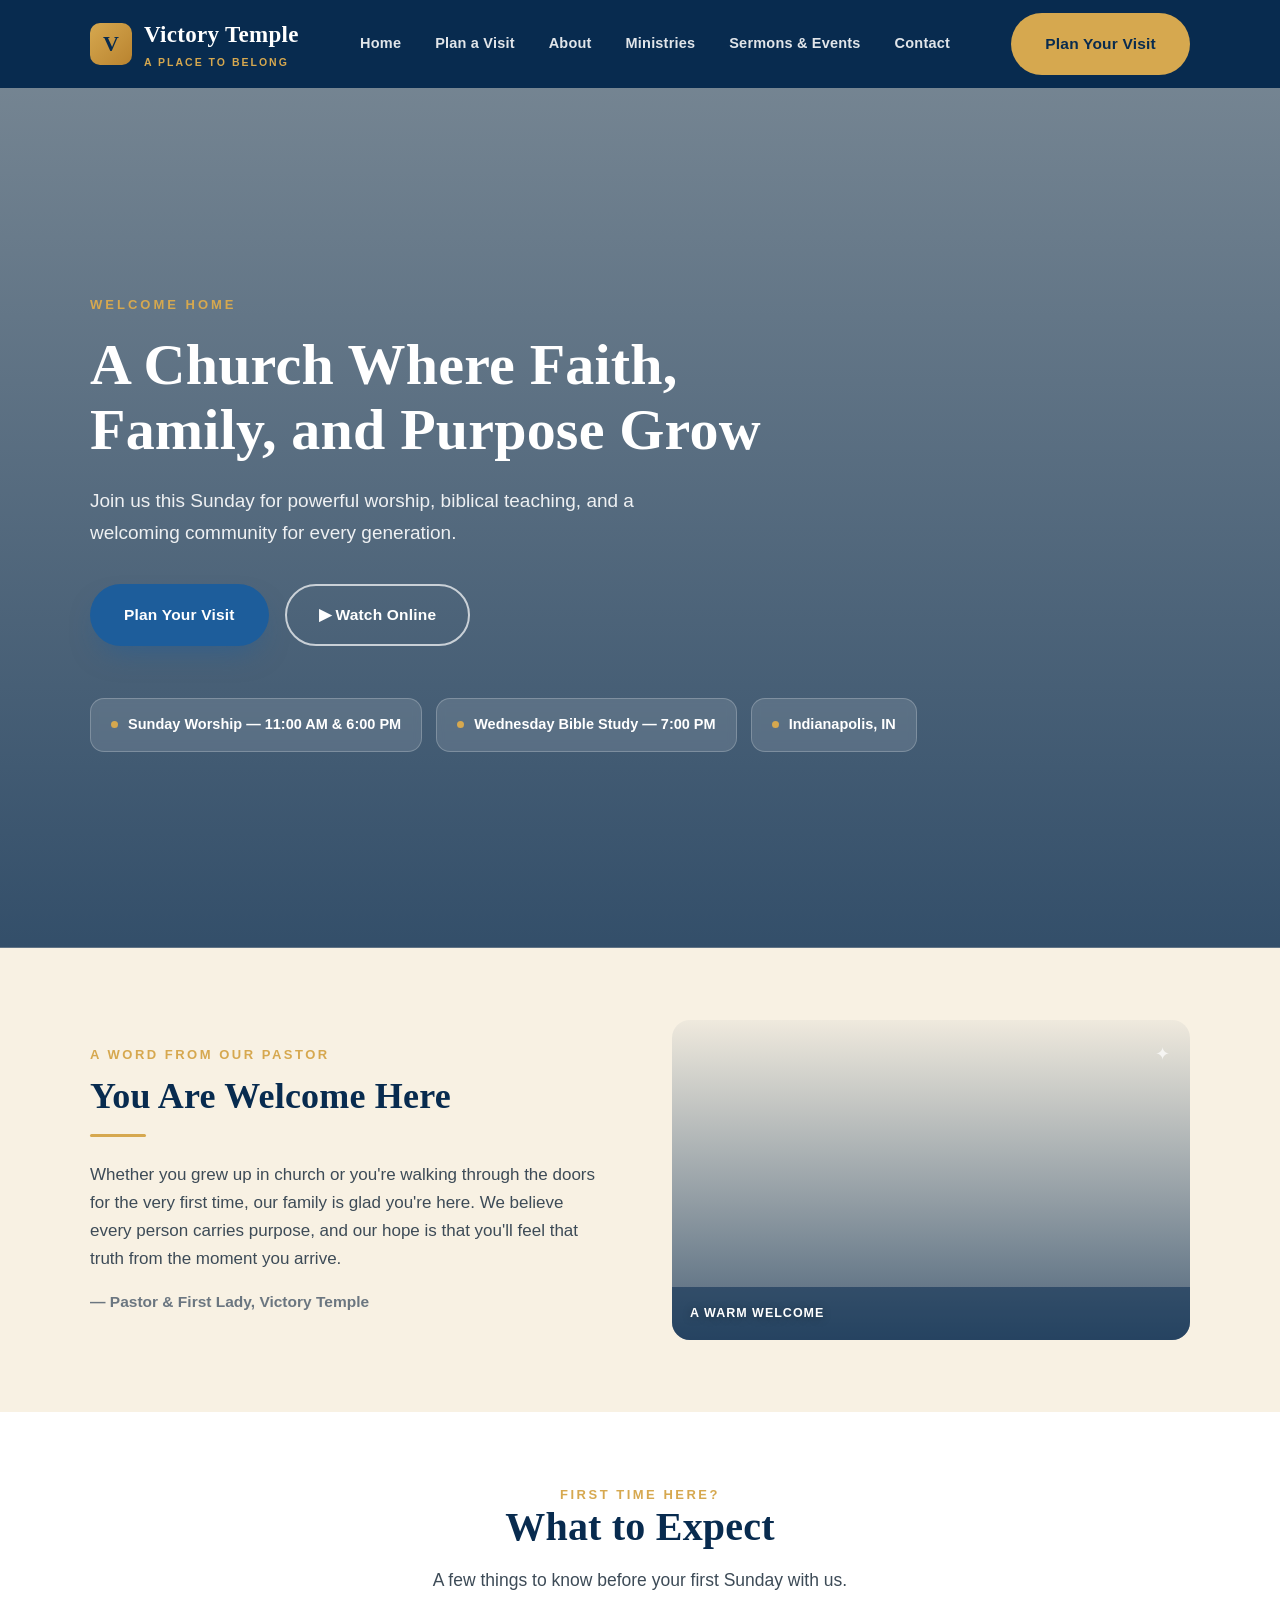
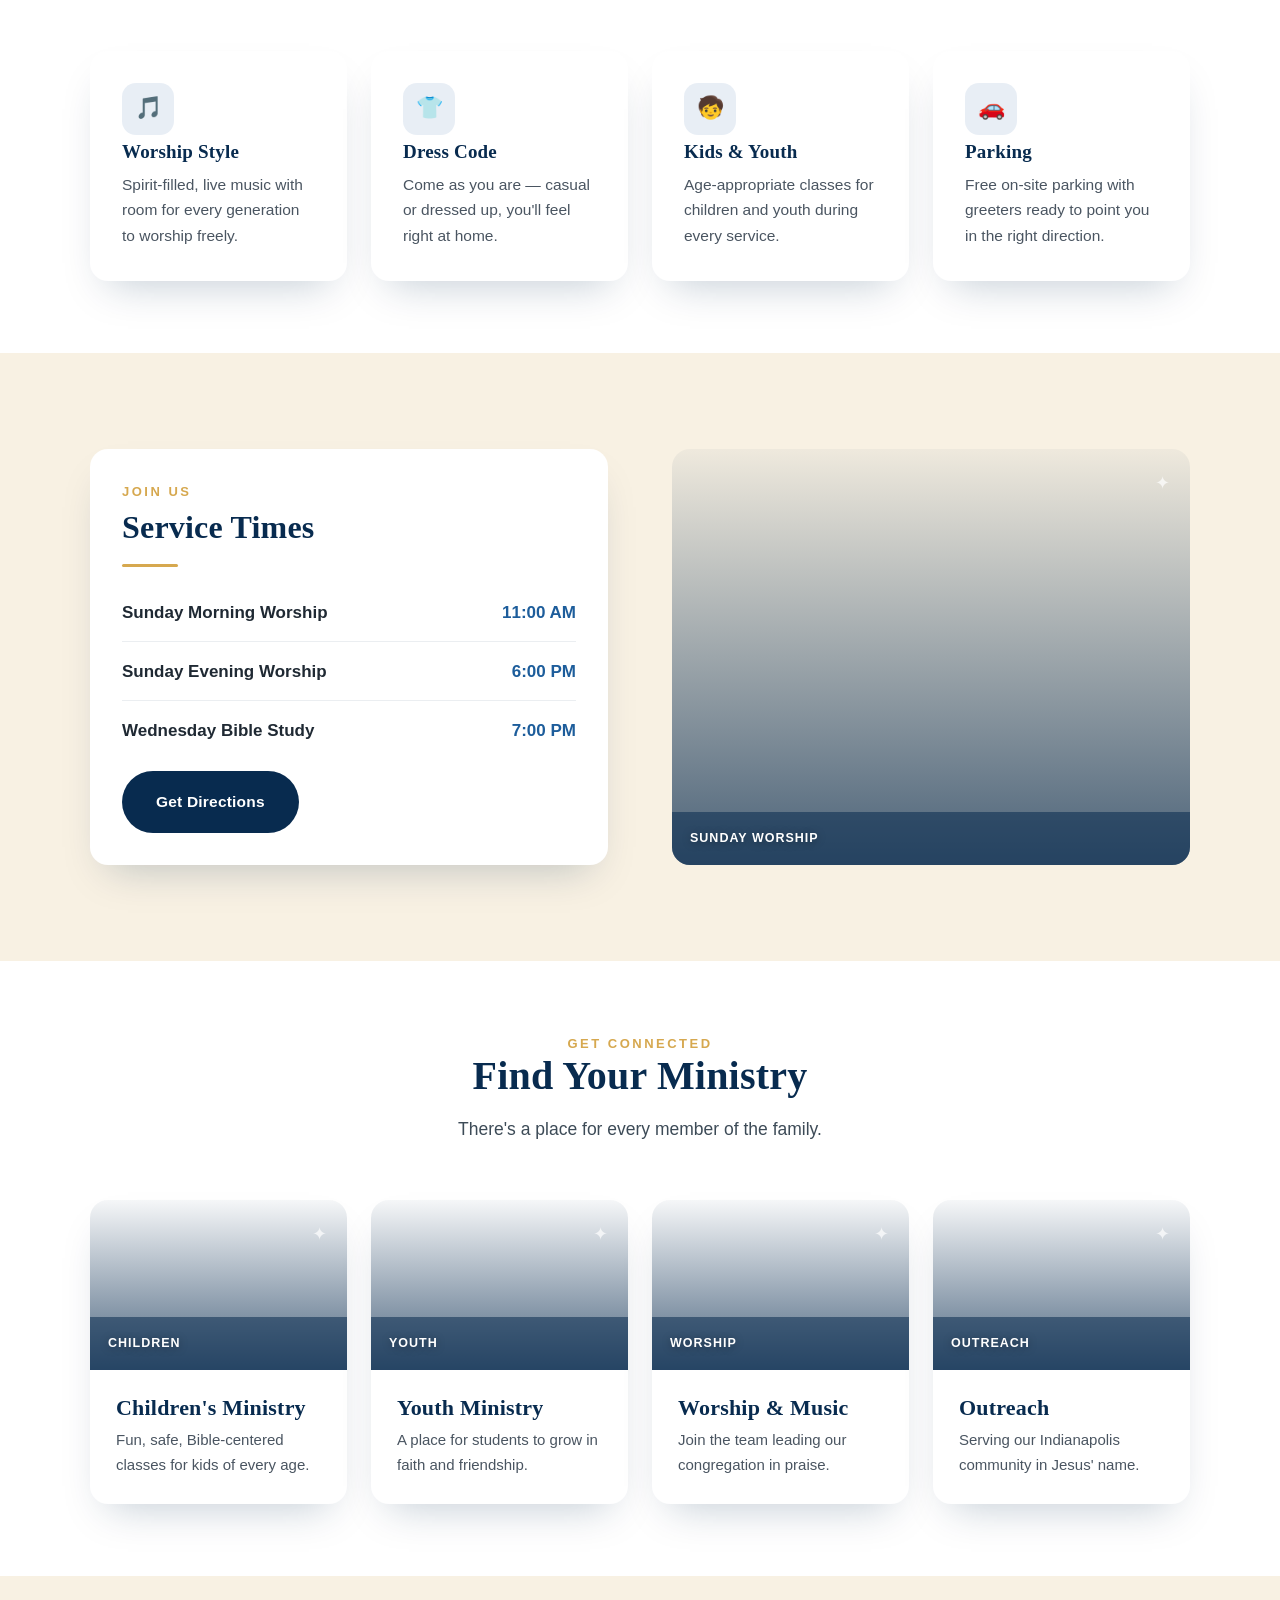
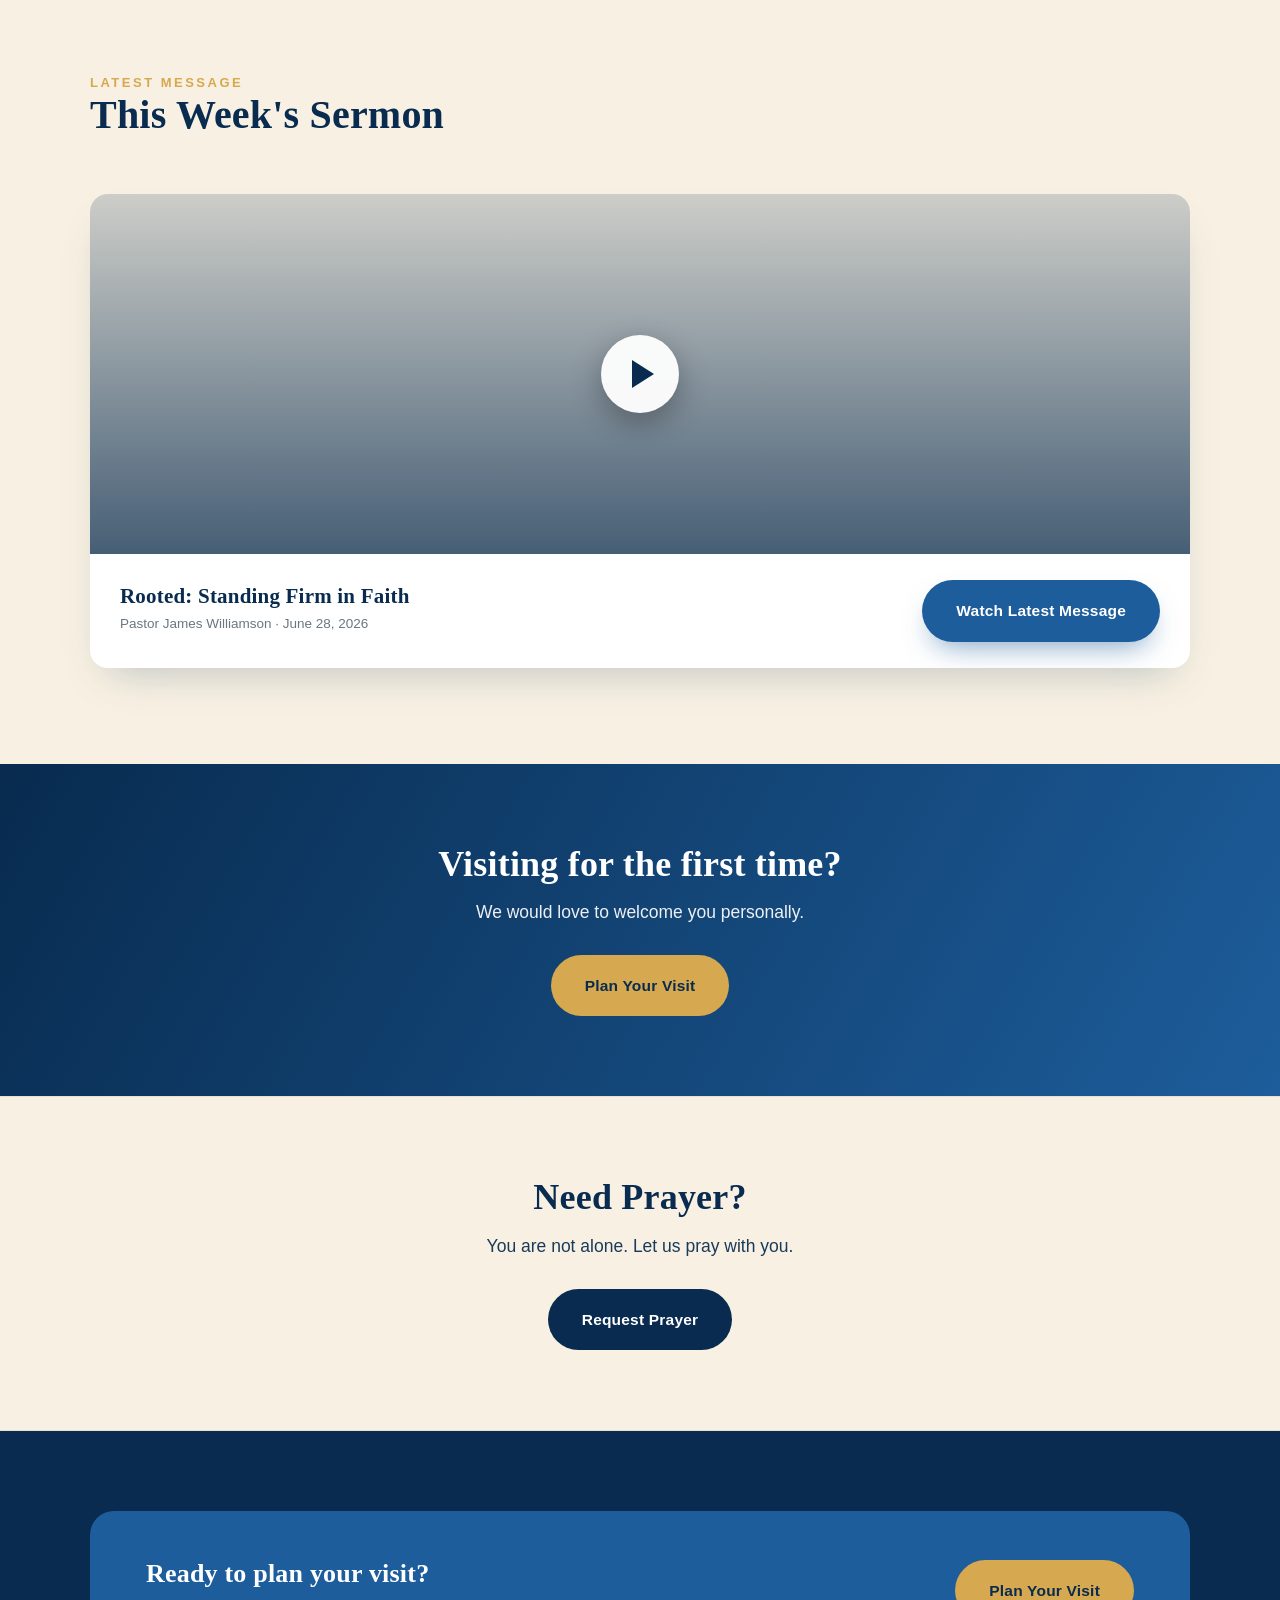
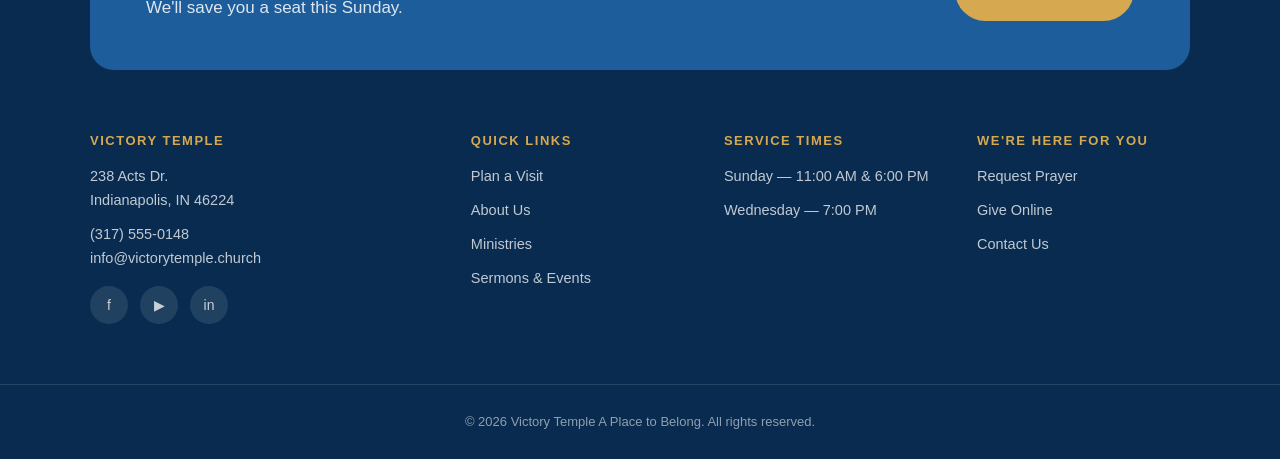
==== index.html @ ff0c8eab "Add files via upload" ====
<!doctype html>
<html lang="en">
<head>
<meta charset="UTF-8">
<title>Victory Temple — Home</title>
<link rel="stylesheet" href="styles.css">
</head>
<body>
<header class="site">
  <div class="header-inner">
    <a href="index.html" style="text-decoration:none;"><div class="logo">
      <div class="logo-mark">V</div>
      <div class="logo-text">Victory Temple<span>A Place to Belong</span></div>
    </div></a>
    <nav class="primary">
      <a href="index.html">Home</a>
      <a href="plan-a-visit.html">Plan a Visit</a>
      <a href="about.html">About</a>
      <a href="ministries.html">Ministries</a>
      <a href="contact.html#sermons">Sermons &amp; Events</a>
      <a href="contact.html#contact">Contact</a>
    </nav>
    <div class="header-cta">
      <a class="btn btn-gold" href="plan-a-visit.html">Plan Your Visit</a>
    </div>
    <button class="hamburger-btn" aria-label="Open menu" aria-expanded="false">
      <span></span><span></span><span></span>
    </button>
  </div>
  <div class="mobile-nav-panel">
    <a href="index.html">Home</a>
      <a href="plan-a-visit.html">Plan a Visit</a>
      <a href="about.html">About</a>
      <a href="ministries.html">Ministries</a>
      <a href="contact.html#sermons">Sermons &amp; Events</a>
      <a href="contact.html#contact">Contact</a>
    <a class="btn btn-gold" href="plan-a-visit.html">Plan Your Visit</a>
  </div>
</header>

<a href="plan-a-visit.html" class="mobile-sticky-visit">Plan Your Visit</a>

<section class="hero" style="--photo-a:url('assets/images/hero-worship.jpg');">
  <div class="hero-bg"></div>
  <div class="hero-inner">
    <div class="hero-eyebrow">Welcome Home</div>
    <h1>A Church Where Faith, Family, and Purpose Grow</h1>
    <p class="sub">Join us this Sunday for powerful worship, biblical teaching, and a welcoming community for every generation.</p>
    <div class="hero-ctas">
      <a class="btn btn-primary" href="plan-a-visit.html">Plan Your Visit</a>
      <a class="btn btn-outline" href="contact.html#sermons">▶ Watch Online</a>
    </div>
    <div class="hero-facts">
      <div class="fact-pill"><span class="dot"></span>Sunday Worship — 11:00 AM &amp; 6:00 PM</div>
      <div class="fact-pill"><span class="dot"></span>Wednesday Bible Study — 7:00 PM</div>
      <div class="fact-pill"><span class="dot"></span>Indianapolis, IN</div>
    </div>
  </div>
</section>

<section class="tight">
  <div class="wrap">
    <div class="two-col">
      <div>
        <div class="eyebrow">A Word From Our Pastor</div>
        <h2 style="font-size:36px; margin-top:10px;">You Are Welcome Here</h2>
        <div class="divider"></div>
        <p style="font-size:17px; color:#3d4b57;">Whether you grew up in church or you're walking through the doors for the very first time, our family is glad you're here. We believe every person carries purpose, and our hope is that you'll feel that truth from the moment you arrive.</p>
        <p style="margin-top:16px; font-size:15.5px; color:#6b7680; font-weight:600;">— Pastor &amp; First Lady, Victory Temple</p>
      </div>
      <div class="photo photo-welcome" style="min-height:320px;"><div class="tag">A Warm Welcome</div></div>
    </div>
  </div>
</section>

<section class="tight" style="background:#fff;">
  <div class="wrap">
    <div class="section-head center">
      <div class="eyebrow">First Time Here?</div>
      <h2>What to Expect</h2>
      <p>A few things to know before your first Sunday with us.</p>
    </div>
    <div class="four-col">
      <div class="card">
        <div class="icon-badge">🎵</div>
        <h3 style="font-size:19px;">Worship Style</h3>
        <p>Spirit-filled, live music with room for every generation to worship freely.</p>
      </div>
      <div class="card">
        <div class="icon-badge">👕</div>
        <h3 style="font-size:19px;">Dress Code</h3>
        <p>Come as you are — casual or dressed up, you'll feel right at home.</p>
      </div>
      <div class="card">
        <div class="icon-badge">🧒</div>
        <h3 style="font-size:19px;">Kids &amp; Youth</h3>
        <p>Age-appropriate classes for children and youth during every service.</p>
      </div>
      <div class="card">
        <div class="icon-badge">🚗</div>
        <h3 style="font-size:19px;">Parking</h3>
        <p>Free on-site parking with greeters ready to point you in the right direction.</p>
      </div>
    </div>
  </div>
</section>

<section>
  <div class="wrap">
    <div class="two-col" style="align-items:stretch;">
      <div class="card" style="display:flex; flex-direction:column; justify-content:center;">
        <div class="eyebrow">Join Us</div>
        <h2 style="font-size:32px; margin-top:8px;">Service Times</h2>
        <div class="divider"></div>
        <div style="display:flex; flex-direction:column; gap:16px; margin-top:8px;">
          <div style="display:flex; justify-content:space-between; border-bottom:1px solid rgba(8,43,79,0.08); padding-bottom:14px;">
            <span style="font-weight:600;">Sunday Morning Worship</span><span style="color:var(--blue); font-weight:700;">11:00 AM</span>
          </div>
          <div style="display:flex; justify-content:space-between; border-bottom:1px solid rgba(8,43,79,0.08); padding-bottom:14px;">
            <span style="font-weight:600;">Sunday Evening Worship</span><span style="color:var(--blue); font-weight:700;">6:00 PM</span>
          </div>
          <div style="display:flex; justify-content:space-between;">
            <span style="font-weight:600;">Wednesday Bible Study</span><span style="color:var(--blue); font-weight:700;">7:00 PM</span>
          </div>
        </div>
        <a class="btn btn-navy" style="margin-top:26px; width:fit-content;" href="https://www.google.com/maps/search/?api=1&query=238+Acts+Dr+Indianapolis+IN+46224" target="_blank" rel="noopener">Get Directions</a>
      </div>
      <div class="photo photo-sanctuary" style="min-height:100%;"><div class="tag">Sunday Worship</div></div>
    </div>
  </div>
</section>

<section class="tight" style="background:#fff;">
  <div class="wrap">
    <div class="section-head center">
      <div class="eyebrow">Get Connected</div>
      <h2>Find Your Ministry</h2>
      <p>There's a place for every member of the family.</p>
    </div>
    <div class="four-col">
      <div class="tile">
        <div class="photo photo-children"><div class="tag">Children</div></div>
        <div class="tile-body"><h3>Children's Ministry</h3><p>Fun, safe, Bible-centered classes for kids of every age.</p></div>
      </div>
      <div class="tile">
        <div class="photo photo-youth"><div class="tag">Youth</div></div>
        <div class="tile-body"><h3>Youth Ministry</h3><p>A place for students to grow in faith and friendship.</p></div>
      </div>
      <div class="tile">
        <div class="photo photo-worship"><div class="tag">Worship</div></div>
        <div class="tile-body"><h3>Worship &amp; Music</h3><p>Join the team leading our congregation in praise.</p></div>
      </div>
      <div class="tile">
        <div class="photo photo-outreach"><div class="tag">Outreach</div></div>
        <div class="tile-body"><h3>Outreach</h3><p>Serving our Indianapolis community in Jesus' name.</p></div>
      </div>
    </div>
  </div>
</section>

<section>
  <div class="wrap">
    <div class="section-head">
      <div class="eyebrow">Latest Message</div>
      <h2>This Week's Sermon</h2>
    </div>
    <div class="video-card">
      <div class="video-thumb"><div class="play-btn"></div></div>
      <div class="video-meta">
        <div>
          <h3>Rooted: Standing Firm in Faith</h3>
          <span>Pastor James Williamson · June 28, 2026</span>
        </div>
        <a class="btn btn-primary" href="contact.html#sermons">Watch Latest Message</a>
      </div>
    </div>
  </div>
</section>

<div class="banner blue">
  <div class="wrap">
    <h2>Visiting for the first time?</h2>
    <p>We would love to welcome you personally.</p>
    <a class="btn btn-gold" href="plan-a-visit.html">Plan Your Visit</a>
  </div>
</div>

<div class="banner gold">
  <div class="wrap">
    <h2>Need Prayer?</h2>
    <p>You are not alone. Let us pray with you.</p>
    <a class="btn btn-navy" href="contact.html#prayer">Request Prayer</a>
  </div>
</div>

<footer class="site">
  <div class="footer-cta">
    <div>
      <h3>Ready to plan your visit?</h3>
      <p style="margin-top:6px; color:rgba(255,255,255,0.85);">We'll save you a seat this Sunday.</p>
    </div>
    <a class="btn btn-gold" href="plan-a-visit.html">Plan Your Visit</a>
  </div>
  <div class="footer-grid">
    <div>
      <h4>Victory Temple</h4>
      <p>238 Acts Dr.<br>Indianapolis, IN 46224</p>
      <p>(317) 555-0148<br>info@victorytemple.church</p>
      <div class="social-row">
        <a href="https://facebook.com" target="_blank" rel="noopener" aria-label="Facebook">f</a><a href="https://youtube.com" target="_blank" rel="noopener" aria-label="YouTube">▶</a><a href="https://instagram.com" target="_blank" rel="noopener" aria-label="Instagram">in</a>
      </div>
    </div>
    <div>
      <h4>Quick Links</h4>
      <a href="plan-a-visit.html">Plan a Visit</a>
      <a href="about.html">About Us</a>
      <a href="ministries.html">Ministries</a>
      <a href="contact.html#sermons">Sermons &amp; Events</a>
    </div>
    <div>
      <h4>Service Times</h4>
      <p>Sunday — 11:00 AM &amp; 6:00 PM</p>
      <p>Wednesday — 7:00 PM</p>
    </div>
    <div>
      <h4>We're Here for You</h4>
      <a href="contact.html#prayer">Request Prayer</a>
      <a href="contact.html#give">Give Online</a>
      <a href="contact.html#contact">Contact Us</a>
    </div>
  </div>
  <div class="footer-bottom">© 2026 Victory Temple A Place to Belong. All rights reserved.</div>
</footer>

<script src="script.js"></script>
</body>
</html>
---- styles.css ----
@font-face {
  font-family: 'Cormorant Garamond';
  src: url('fonts/cormorant-garamond-latin-400-normal.woff2') format('woff2');
  font-weight: 400; font-style: normal; font-display: swap;
}
@font-face {
  font-family: 'Cormorant Garamond';
  src: url('fonts/cormorant-garamond-latin-500-normal.woff2') format('woff2');
  font-weight: 500; font-style: normal; font-display: swap;
}
@font-face {
  font-family: 'Cormorant Garamond';
  src: url('fonts/cormorant-garamond-latin-600-normal.woff2') format('woff2');
  font-weight: 600; font-style: normal; font-display: swap;
}
@font-face {
  font-family: 'Cormorant Garamond';
  src: url('fonts/cormorant-garamond-latin-700-normal.woff2') format('woff2');
  font-weight: 700; font-style: normal; font-display: swap;
}
@font-face {
  font-family: 'Inter';
  src: url('fonts/inter-latin-400-normal.woff2') format('woff2');
  font-weight: 400; font-style: normal; font-display: swap;
}
@font-face {
  font-family: 'Inter';
  src: url('fonts/inter-latin-500-normal.woff2') format('woff2');
  font-weight: 500; font-style: normal; font-display: swap;
}
@font-face {
  font-family: 'Inter';
  src: url('fonts/inter-latin-600-normal.woff2') format('woff2');
  font-weight: 600; font-style: normal; font-display: swap;
}
@font-face {
  font-family: 'Inter';
  src: url('fonts/inter-latin-700-normal.woff2') format('woff2');
  font-weight: 700; font-style: normal; font-display: swap;
}
@font-face {
  font-family: 'Inter';
  src: url('fonts/inter-latin-800-normal.woff2') format('woff2');
  font-weight: 800; font-style: normal; font-display: swap;
}

:root{
  --navy:#082B4F;
  --blue:#1D5D9B;
  --cream:#F8F1E3;
  --gold:#D6A84F;
  --teal:#5B8C83;
  --charcoal:#1F2933;
  --white:#FFFFFF;
  --navy-rgb: 8,43,79;
  --shadow: 0 20px 40px -18px rgba(8,43,79,0.25);
  --radius: 18px;
}

*{box-sizing:border-box; margin:0; padding:0;}
html{scroll-behavior:smooth;}
body{
  font-family:'Inter', sans-serif;
  background:var(--cream);
  color:var(--charcoal);
  font-size:17px;
  line-height:1.65;
  -webkit-font-smoothing:antialiased;
}
img,svg{display:block; max-width:100%;}
h1,h2,h3,h4{
  font-family:'Cormorant Garamond', serif;
  font-weight:600;
  color:var(--navy);
  line-height:1.12;
  letter-spacing:0.2px;
}
a{color:inherit; text-decoration:none;}
.wrap{max-width:1180px; margin:0 auto; padding:0 40px;}
.eyebrow{
  font-family:'Inter', sans-serif;
  font-size:13px;
  font-weight:700;
  letter-spacing:2.5px;
  text-transform:uppercase;
  color:var(--gold);
}
.divider{
  width:56px; height:3px; border-radius:2px;
  background:var(--gold);
  margin:18px 0 24px;
}
.divider.center{margin-left:auto; margin-right:auto;}

/* Buttons */
.btn{
  display:inline-flex; align-items:center; gap:8px;
  padding:16px 32px;
  border-radius:999px;
  font-weight:700;
  font-size:15.5px;
  letter-spacing:0.2px;
  cursor:pointer;
  border:2px solid transparent;
  transition:transform .15s ease;
}
.btn-primary{ background:var(--blue); color:var(--white); box-shadow:0 14px 28px -10px rgba(29,93,155,0.55); }
.btn-primary:hover{ transform:translateY(-1px); }
.btn-outline{ background:transparent; border-color:rgba(255,255,255,0.7); color:var(--white); }
.btn-outline.on-light{ border-color:var(--navy); color:var(--navy); }
.btn-gold{ background:var(--gold); color:var(--navy); }
.btn-navy{ background:var(--navy); color:var(--white); }

/* Header */
header.site{
  position:sticky; top:0; z-index:50;
  background:var(--navy);
  color:var(--white);
}
.header-inner{
  max-width:1180px; margin:0 auto; padding:0 40px;
  height:88px; display:flex; align-items:center; justify-content:space-between;
}
.logo{ display:flex; align-items:center; gap:12px; }
.logo-mark{
  width:42px; height:42px; border-radius:10px;
  background:linear-gradient(135deg, var(--gold), #b9832f);
  display:flex; align-items:center; justify-content:center;
  color:var(--navy); font-family:'Cormorant Garamond',serif; font-weight:700; font-size:22px;
}
.logo-text{ font-family:'Cormorant Garamond', serif; font-size:23px; font-weight:600; letter-spacing:0.3px; color:var(--white); }
.logo-text span{ display:block; font-family:'Inter',sans-serif; font-size:10.5px; letter-spacing:2px; font-weight:600; color:var(--gold); text-transform:uppercase; }
nav.primary{ display:flex; align-items:center; gap:34px; }
nav.primary a{ font-size:14.5px; font-weight:600; color:rgba(255,255,255,0.88); letter-spacing:0.2px; }
nav.primary a:hover{ color:var(--gold); }
.header-cta{ display:flex; align-items:center; gap:20px; }

/* mobile header rendering (shown as an annotated panel) */
.mobile-frame{
  border:1px solid rgba(8,43,79,0.12);
  border-radius:20px;
  overflow:hidden;
  box-shadow:var(--shadow);
}
.mobile-header{
  background:var(--navy); color:var(--white);
  display:flex; align-items:center; justify-content:space-between;
  padding:18px 20px;
}
.hamburger{ display:flex; flex-direction:column; gap:5px; }
.hamburger span{ width:24px; height:2.5px; background:var(--white); border-radius:2px; }
.mobile-sticky-cta{
  background:var(--blue); color:var(--white);
  text-align:center; padding:14px; font-weight:700; font-size:14.5px;
}

/* Hero */
.hero{
  position:relative;
  color:var(--white);
  overflow:hidden;
}
.hero-bg{
  position:absolute; inset:0;
  background:
    linear-gradient(180deg, rgba(8,43,79,0.55) 0%, rgba(8,43,79,0.82) 100%),
    var(--photo-a);
  background-size:cover; background-position:center;
}
.hero-inner{
  position:relative; z-index:2;
  max-width:1180px; margin:0 auto; padding:110px 40px 100px;
}
.hero.short .hero-inner{ padding:88px 40px 78px; }
.hero-eyebrow{
  font-size:13px; font-weight:700; letter-spacing:3px; text-transform:uppercase;
  color:var(--gold); margin-bottom:18px;
}
.hero h1{ color:var(--white); font-size:58px; max-width:760px; }
.hero.short h1{ font-size:46px; }
.hero p.sub{
  margin-top:22px; font-size:19px; max-width:600px; color:rgba(255,255,255,0.9); font-weight:400;
}
.hero-ctas{ margin-top:36px; display:flex; gap:16px; flex-wrap:wrap; }
.hero-facts{
  margin-top:52px; display:flex; gap:14px; flex-wrap:wrap;
}
.fact-pill{
  background:rgba(255,255,255,0.12);
  border:1px solid rgba(255,255,255,0.22);
  border-radius:14px;
  padding:14px 20px;
  font-size:14.5px;
  font-weight:600;
  backdrop-filter:blur(4px);
  display:flex; align-items:center; gap:10px;
}
.fact-pill .dot{ width:7px; height:7px; border-radius:50%; background:var(--gold); }

/* Sections */
section{ padding:96px 0; }
section.tight{ padding:72px 0; }
.section-head{ max-width:640px; margin-bottom:56px; }
.section-head.center{ margin-left:auto; margin-right:auto; text-align:center; }
.section-head h2{ font-size:40px; }
.section-head p{ margin-top:16px; font-size:17.5px; color:#3d4b57; }

.two-col{ display:grid; grid-template-columns:1fr 1fr; gap:64px; align-items:center; }
.three-col{ display:grid; grid-template-columns:repeat(3,1fr); gap:28px; }
.four-col{ display:grid; grid-template-columns:repeat(4,1fr); gap:24px; }

/* Photo placeholders */
.photo{
  border-radius:var(--radius);
  position:relative;
  overflow:hidden;
  display:flex; align-items:flex-end;
  color:var(--white);
  min-height:220px;
}
.photo .tag{
  position:relative; z-index:2;
  padding:16px 18px;
  font-size:12.5px; font-weight:700; letter-spacing:1px; text-transform:uppercase;
  background:rgba(8,43,79,0.55);
  width:100%;
}
.photo::before{
  content:''; position:absolute; inset:0; z-index:1;
}
.photo::after{
  content:'✦'; position:absolute; top:20px; right:20px; z-index:2;
  color:rgba(255,255,255,0.7); font-size:18px;
}
.p-a::before{ background:linear-gradient(140deg,#1D5D9B,#082B4F); }
.p-b::before{ background:linear-gradient(140deg,#5B8C83,#082B4F); }
.p-c::before{ background:linear-gradient(140deg,#D6A84F,#8a5b22); }
.p-d::before{ background:linear-gradient(140deg,#082B4F,#1D5D9B); }
.p-e::before{ background:linear-gradient(140deg,#5B8C83,#2f4a45); }

/* Cards */
.card{
  background:var(--white);
  border-radius:var(--radius);
  padding:32px;
  box-shadow:var(--shadow);
}
.card h3{ font-size:24px; margin-top:6px;}
.card p{ margin-top:10px; color:#4a5561; font-size:15.5px; }
.icon-badge{
  width:52px; height:52px; border-radius:14px;
  display:flex; align-items:center; justify-content:center;
  background:rgba(29,93,155,0.1);
  color:var(--blue); font-size:22px;
}

/* Ministry / event cards with photo top */
.tile{ background:var(--white); border-radius:var(--radius); overflow:hidden; box-shadow:var(--shadow); }
.tile .photo{ border-radius:0; min-height:170px; }
.tile-body{ padding:26px; }
.tile-body h3{ font-size:22px; }
.tile-body p{ margin-top:8px; color:#4a5561; font-size:15px; }
.tile-body .btn{ margin-top:18px; padding:11px 22px; font-size:13.5px; }

/* Banner CTA sections */
.banner{
  padding:80px 0;
  text-align:center;
  color:var(--white);
}
.banner.blue{ background:linear-gradient(120deg,var(--navy),var(--blue)); }
.banner.gold{ background:var(--cream); color:var(--navy); border-top:1px solid rgba(8,43,79,0.08); border-bottom:1px solid rgba(8,43,79,0.08); }
.banner h2{ font-size:36px; }
.banner.blue h2{ color:var(--white); }
.banner p{ margin-top:14px; font-size:17.5px; opacity:0.92; max-width:560px; margin-left:auto; margin-right:auto; }
.banner .btn{ margin-top:28px; }

/* Form */
.form-card{
  background:var(--white);
  border-radius:var(--radius);
  padding:40px;
  box-shadow:var(--shadow);
}
.form-grid{ display:grid; grid-template-columns:1fr 1fr; gap:20px; }
.field{ margin-bottom:20px; display:flex; flex-direction:column; gap:8px; }
.field.full{ grid-column:1 / -1; }
.field label{ font-size:13.5px; font-weight:700; color:var(--navy); letter-spacing:0.3px; }
.field input, .field select, .field textarea{
  border:1.5px solid rgba(8,43,79,0.15);
  border-radius:10px;
  padding:13px 14px;
  font-family:'Inter',sans-serif;
  font-size:15px;
  color:var(--charcoal);
  background:#fcfaf6;
}
.field textarea{ min-height:96px; resize:none; }
.form-note{ font-size:13px; color:#6b7680; margin-top:4px; }

/* Steps */
.steps{ display:grid; grid-template-columns:repeat(4,1fr); gap:22px; }
.step{ background:var(--white); border-radius:var(--radius); padding:28px 24px; box-shadow:var(--shadow); position:relative; }
.step .num{ font-family:'Cormorant Garamond',serif; font-size:38px; color:var(--gold); font-weight:700; }
.step h3{ font-size:19px; margin-top:8px; }
.step p{ font-size:14.5px; color:#4a5561; margin-top:8px; }

/* Belief / doctrine list */
.belief-grid{ display:grid; grid-template-columns:repeat(3,1fr); gap:20px; }
.belief{ background:var(--white); border-radius:14px; padding:22px; box-shadow:var(--shadow); border-left:4px solid var(--teal); }
.belief h4{ font-size:18px; }
.belief p{ font-size:14px; color:#4a5561; margin-top:6px; }

/* Quote / mission */
.mission{
  background:var(--navy);
  border-radius:24px;
  padding:64px;
  color:var(--white);
  text-align:center;
  position:relative;
}
.mission::before{ content:'“'; font-family:'Cormorant Garamond',serif; font-size:120px; color:var(--gold); position:absolute; top:0; left:40px; opacity:0.5; line-height:1;}
.mission p{ font-family:'Cormorant Garamond',serif; font-size:30px; font-weight:500; max-width:760px; margin:0 auto; line-height:1.4; }

/* Video card */
.video-card{ border-radius:var(--radius); overflow:hidden; box-shadow:var(--shadow); }
.video-thumb{
  position:relative; min-height:360px;
  background:linear-gradient(140deg,#082B4F,#1D5D9B);
  display:flex; align-items:center; justify-content:center;
}
.play-btn{
  width:78px; height:78px; border-radius:50%;
  background:rgba(255,255,255,0.95);
  display:flex; align-items:center; justify-content:center;
  box-shadow:0 10px 30px rgba(0,0,0,0.3);
}
.play-btn::before{ content:''; width:0; height:0; border-top:14px solid transparent; border-bottom:14px solid transparent; border-left:22px solid var(--navy); margin-left:6px; }
.video-meta{ background:var(--white); padding:26px 30px; display:flex; justify-content:space-between; align-items:center; }
.video-meta h3{ font-size:21px; }
.video-meta span{ font-size:13.5px; color:#6b7680; }

/* Event cards */
.event-card{ background:var(--white); border-radius:var(--radius); box-shadow:var(--shadow); overflow:hidden; display:flex; }
.event-date{
  background:var(--navy); color:var(--white); width:100px; flex-shrink:0;
  display:flex; flex-direction:column; align-items:center; justify-content:center;
}
.event-date .day{ font-family:'Cormorant Garamond',serif; font-size:36px; font-weight:700; }
.event-date .mon{ font-size:12px; letter-spacing:2px; text-transform:uppercase; color:var(--gold); }
.event-body{ padding:22px 26px; flex:1; }
.event-body h3{ font-size:19px; }
.event-body .meta{ font-size:13.5px; color:var(--blue); font-weight:600; margin-top:4px; }
.event-body p{ font-size:14.5px; color:#4a5561; margin-top:8px; }

/* Give section */
.give{
  background:linear-gradient(135deg, var(--gold), #b9832f);
  border-radius:24px; padding:60px; text-align:center; color:var(--navy);
}
.give h2{ color:var(--navy); font-size:34px; }
.give p{ margin-top:12px; font-size:16.5px; max-width:520px; margin-left:auto; margin-right:auto; }

/* Map */
.map-block{
  border-radius:var(--radius); overflow:hidden; box-shadow:var(--shadow);
  min-height:340px;
  background:
    repeating-linear-gradient(0deg, rgba(8,43,79,0.06) 0 1px, transparent 1px 40px),
    repeating-linear-gradient(90deg, rgba(8,43,79,0.06) 0 1px, transparent 1px 40px),
    #eef0ea;
  display:flex; align-items:center; justify-content:center; flex-direction:column; gap:10px;
  color:var(--navy);
}
.map-pin{
  width:44px; height:44px; border-radius:50% 50% 50% 0; background:var(--blue);
  transform:rotate(-45deg);
  display:flex; align-items:center; justify-content:center;
  box-shadow:0 8px 20px rgba(29,93,155,0.4);
}
.map-pin span{ transform:rotate(45deg); color:#fff; font-size:16px; }

/* Leadership */
.leader-card{ background:var(--white); border-radius:var(--radius); overflow:hidden; box-shadow:var(--shadow); text-align:center; }
.leader-card .photo{ border-radius:0; min-height:260px; }
.leader-card .info{ padding:26px; }
.leader-card h3{ font-size:22px; }
.leader-card .role{ color:var(--blue); font-weight:700; font-size:13px; letter-spacing:1px; text-transform:uppercase; margin-top:4px; }
.leader-card p.bio{ font-size:14.5px; color:#4a5561; margin-top:12px; }

/* Footer */
footer.site{ background:var(--navy); color:rgba(255,255,255,0.85); padding-top:80px; }
.footer-cta{
  background:var(--blue); border-radius:24px; padding:48px 56px;
  display:flex; align-items:center; justify-content:space-between; flex-wrap:wrap; gap:20px;
  margin:0 40px 64px; max-width:1100px; margin-left:auto; margin-right:auto;
  color:var(--white);
}
.footer-cta h3{ color:var(--white); font-size:26px; }
.footer-grid{ max-width:1180px; margin:0 auto; padding:0 40px 50px; display:grid; grid-template-columns:1.6fr 1fr 1fr 1fr; gap:40px; }
.footer-grid h4{ color:var(--gold); font-size:13px; letter-spacing:1.5px; text-transform:uppercase; margin-bottom:16px; font-family:'Inter',sans-serif; font-weight:700; }
.footer-grid p, .footer-grid a{ display:block; font-size:14.5px; color:rgba(255,255,255,0.75); margin-bottom:10px; }
.footer-grid a:hover{ color:var(--gold); }
.social-row{ display:flex; gap:12px; margin-top:16px; }
.social-row a{ width:38px; height:38px; border-radius:50%; background:rgba(255,255,255,0.1); display:flex; align-items:center; justify-content:center; font-size:14px; }
.footer-bottom{ border-top:1px solid rgba(255,255,255,0.12); text-align:center; padding:26px 40px; font-size:13px; color:rgba(255,255,255,0.55); }

/* Mobile nav */
.hamburger-btn{
  display:none;
  background:none; border:none; cursor:pointer;
  flex-direction:column; gap:5px; padding:8px;
}
.hamburger-btn span{ width:24px; height:2.5px; background:var(--white); border-radius:2px; transition:transform .2s ease, opacity .2s ease; }
.hamburger-btn.open span:nth-child(1){ transform:translateY(7.5px) rotate(45deg); }
.hamburger-btn.open span:nth-child(2){ opacity:0; }
.hamburger-btn.open span:nth-child(3){ transform:translateY(-7.5px) rotate(-45deg); }

.mobile-nav-panel{
  display:none;
  background:var(--navy);
  border-top:1px solid rgba(255,255,255,0.12);
  flex-direction:column;
  padding:8px 40px 24px;
}
.mobile-nav-panel.open{ display:flex; }
.mobile-nav-panel a{
  color:rgba(255,255,255,0.9);
  font-weight:600; font-size:16px;
  padding:14px 0;
  border-bottom:1px solid rgba(255,255,255,0.08);
}
.mobile-nav-panel .btn{ margin-top:18px; justify-content:center; }

.mobile-sticky-visit{
  display:none;
  position:fixed; bottom:0; left:0; right:0; z-index:60;
  background:var(--blue); color:var(--white);
  text-align:center; padding:14px; font-weight:700; font-size:15px;
  box-shadow:0 -8px 20px rgba(0,0,0,0.15);
}

/* Responsive breakpoints */
@media (max-width: 980px){
  nav.primary{ display:none; }
  .header-cta{ display:none; }
  .hamburger-btn{ display:flex; }
  .header-inner{ padding:0 24px; height:76px; }
  .wrap{ padding:0 24px; }
  .hero-inner{ padding:70px 24px 60px; }
  .hero h1{ font-size:38px; }
  .hero.short h1{ font-size:32px; }
  .hero p.sub{ font-size:16.5px; }
  section{ padding:64px 0; }
  section.tight{ padding:48px 0; }
  .two-col, .three-col, .four-col, .form-grid, .belief-grid, .steps{ grid-template-columns:1fr; }
  .section-head h2{ font-size:30px; }
  .mission{ padding:44px 28px; }
  .mission p{ font-size:22px; }
  .footer-cta{ flex-direction:column; text-align:center; margin:0 20px 48px; padding:36px 28px; }
  .footer-grid{ grid-template-columns:1fr 1fr; gap:32px; padding:0 24px 40px; }
  .event-card{ flex-direction:column; }
  .event-date{ width:100%; flex-direction:row; gap:8px; padding:12px; }
  .give{ padding:40px 24px; }
  body{ padding-bottom:56px; }
  .mobile-sticky-visit{ display:block; }
}

@media (max-width: 560px){
  .footer-grid{ grid-template-columns:1fr; }
  .hero h1{ font-size:30px; }
  .banner h2{ font-size:28px; }
}



/* Local stock photography added for church website */
.photo{
  background-size:cover;
  background-position:center;
  isolation:isolate;
}
.photo::before,
.p-a::before,
.p-b::before,
.p-c::before,
.p-d::before,
.p-e::before{
  background:linear-gradient(180deg, rgba(8,43,79,0.04) 0%, rgba(8,43,79,0.72) 100%);
}
.photo .tag{
  text-shadow:0 1px 8px rgba(0,0,0,0.35);
}
.photo-welcome{ background-image:url('assets/images/church-welcome.jpg'); background-position:center; }
.photo-sanctuary{ background-image:url('assets/images/sanctuary.jpg'); background-position:center; }
.photo-congregation{ background-image:url('assets/images/hero-worship.jpg'); background-position:center; }
.photo-pastor{ background-image:url('assets/images/pastor.jpg'); background-position:center; }
.photo-children{ background-image:url('assets/images/children-ministry.jpg'); background-position:center; }
.photo-youth{ background-image:url('assets/images/youth-ministry.jpg'); background-position:center; }
.photo-worship{ background-image:url('assets/images/worship-music.jpg'); background-position:center 35%; }
.photo-outreach{ background-image:url('assets/images/outreach.jpg'); background-position:center; }
.photo-prayer{ background-image:url('assets/images/prayer.jpg'); background-position:center; }
.photo-bible-study{ background-image:url('assets/images/bible-study.jpg'); background-position:center; }
.video-thumb{
  background:
    linear-gradient(180deg, rgba(8,43,79,0.18) 0%, rgba(8,43,79,0.74) 100%),
    url('assets/images/sermon.jpg') center/cover no-repeat;
}
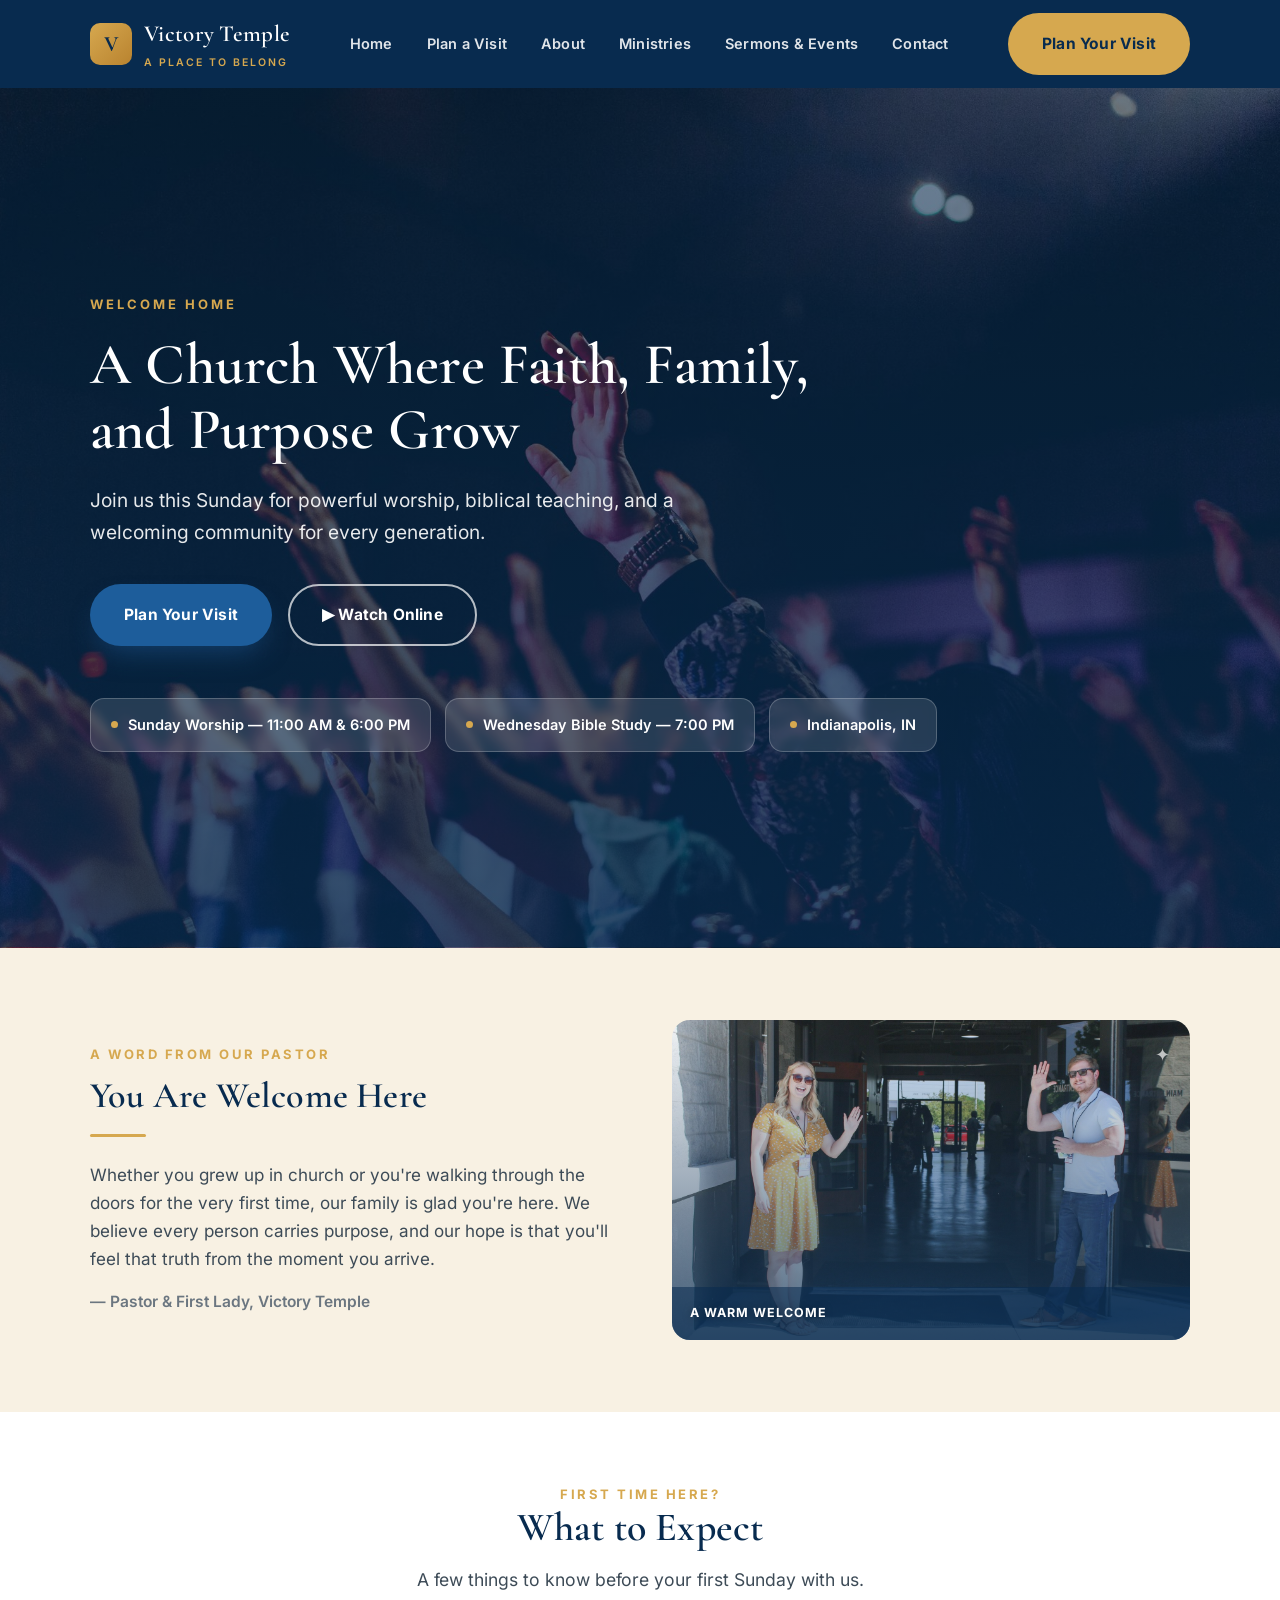
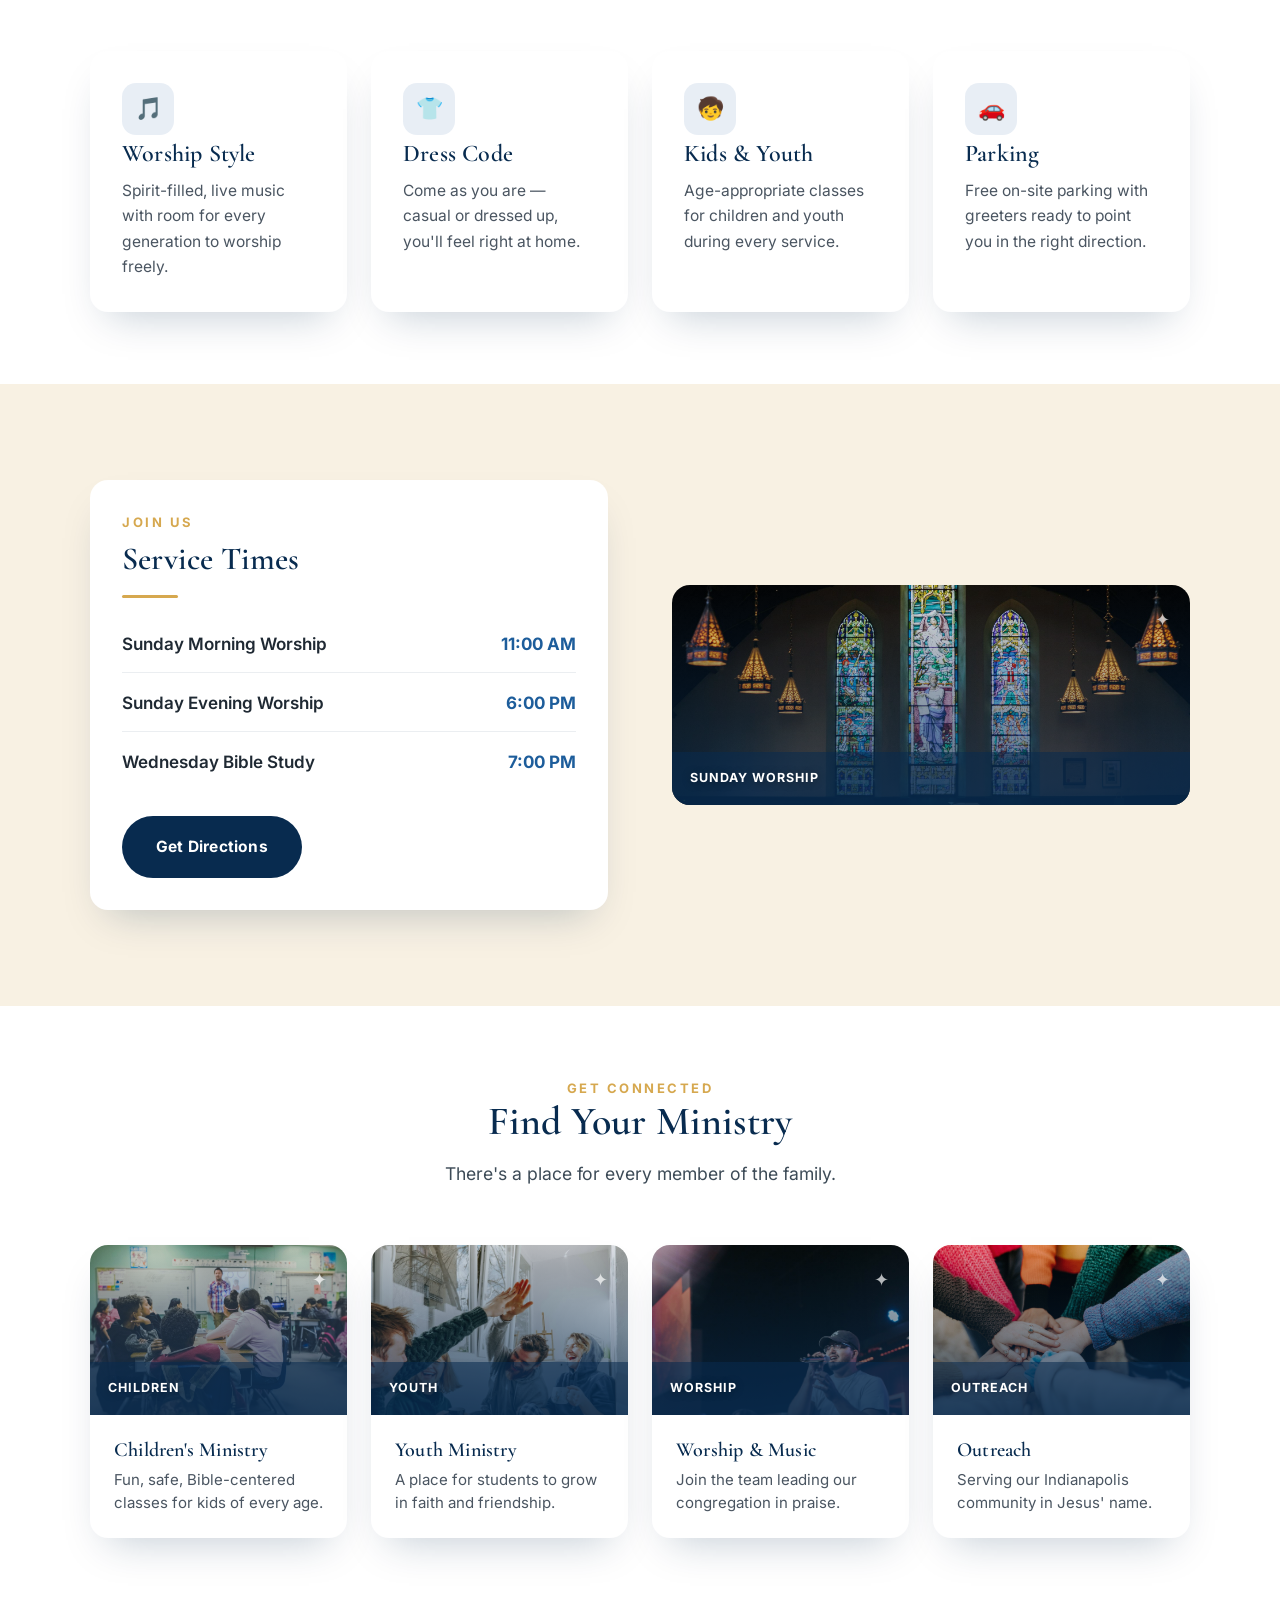
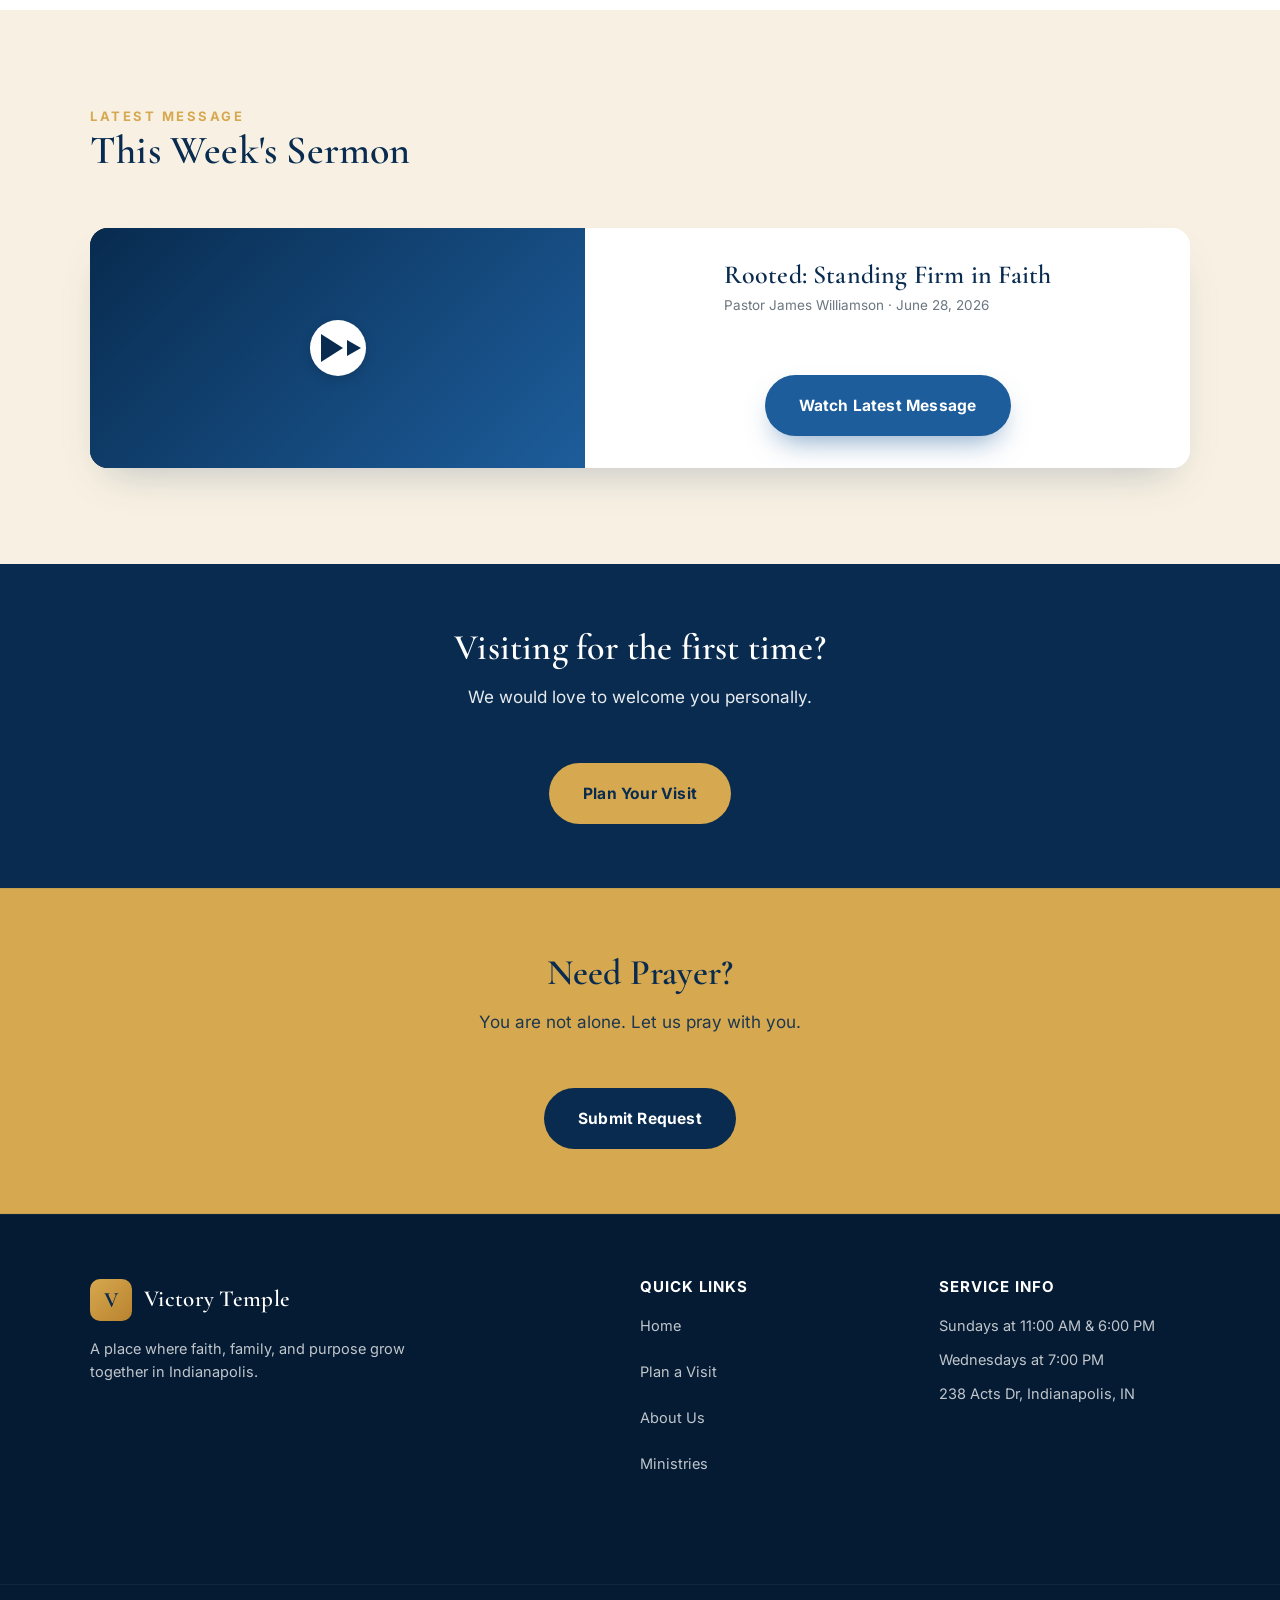
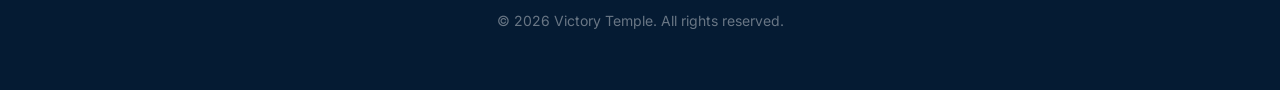
==== commit c27cd788: "Add files via upload" ====
--- a/index.html
+++ b/index.html
@@ -1,17 +1,21 @@
 <!doctype html>
 <html lang="en">
 <head>
-<meta charset="UTF-8">
-<title>Victory Temple — Home</title>
-<link rel="stylesheet" href="styles.css">
+  <meta charset="UTF-8">
+  <!-- CRITICAL FIXED LINE BELOW: Forces mobile screens to scale elements properly -->
+  <meta name="viewport" content="width=device-width, initial-scale=1.0">
+  <title>Victory Temple — Home</title>
+  <link rel="stylesheet" href="styles.css">
 </head>
 <body>
 <header class="site">
   <div class="header-inner">
-    <a href="index.html" style="text-decoration:none;"><div class="logo">
-      <div class="logo-mark">V</div>
-      <div class="logo-text">Victory Temple<span>A Place to Belong</span></div>
-    </div></a>
+    <a href="index.html" style="text-decoration:none;">
+      <div class="logo">
+        <div class="logo-mark">V</div>
+        <div class="logo-text">Victory Temple<span>A Place to Belong</span></div>
+      </div>
+    </a>
     <nav class="primary">
       <a href="index.html">Home</a>
       <a href="plan-a-visit.html">Plan a Visit</a>
@@ -23,17 +27,19 @@
     <div class="header-cta">
       <a class="btn btn-gold" href="plan-a-visit.html">Plan Your Visit</a>
     </div>
-    <button class="hamburger-btn" aria-label="Open menu" aria-expanded="false">
+    <!-- Functional Hamburger Button -->
+    <button class="hamburger-btn" aria-label="Open menu" aria-expanded="false" onclick="toggleMobileMenu()">
       <span></span><span></span><span></span>
     </button>
   </div>
-  <div class="mobile-nav-panel">
+  <!-- Mobile Drawer Menu -->
+  <div class="mobile-nav-panel" id="mobileMenu">
     <a href="index.html">Home</a>
-      <a href="plan-a-visit.html">Plan a Visit</a>
-      <a href="about.html">About</a>
-      <a href="ministries.html">Ministries</a>
-      <a href="contact.html#sermons">Sermons &amp; Events</a>
-      <a href="contact.html#contact">Contact</a>
+    <a href="plan-a-visit.html">Plan a Visit</a>
+    <a href="about.html">About</a>
+    <a href="ministries.html">Ministries</a>
+    <a href="contact.html#sermons">Sermons &amp; Events</a>
+    <a href="contact.html#contact">Contact</a>
     <a class="btn btn-gold" href="plan-a-visit.html">Plan Your Visit</a>
   </div>
 </header>
@@ -63,9 +69,9 @@
     <div class="two-col">
       <div>
         <div class="eyebrow">A Word From Our Pastor</div>
-        <h2 style="font-size:36px; margin-top:10px;">You Are Welcome Here</h2>
+        <h2 class="section-title-large">You Are Welcome Here</h2>
         <div class="divider"></div>
-        <p style="font-size:17px; color:#3d4b57;">Whether you grew up in church or you're walking through the doors for the very first time, our family is glad you're here. We believe every person carries purpose, and our hope is that you'll feel that truth from the moment you arrive.</p>
+        <p class="body-text">Whether you grew up in church or you're walking through the doors for the very first time, our family is glad you're here. We believe every person carries purpose, and our hope is that you'll feel that truth from the moment you arrive.</p>
         <p style="margin-top:16px; font-size:15.5px; color:#6b7680; font-weight:600;">— Pastor &amp; First Lady, Victory Temple</p>
       </div>
       <div class="photo photo-welcome" style="min-height:320px;"><div class="tag">A Warm Welcome</div></div>
@@ -83,22 +89,22 @@
     <div class="four-col">
       <div class="card">
         <div class="icon-badge">🎵</div>
-        <h3 style="font-size:19px;">Worship Style</h3>
+        <h3>Worship Style</h3>
         <p>Spirit-filled, live music with room for every generation to worship freely.</p>
       </div>
       <div class="card">
         <div class="icon-badge">👕</div>
-        <h3 style="font-size:19px;">Dress Code</h3>
+        <h3>Dress Code</h3>
         <p>Come as you are — casual or dressed up, you'll feel right at home.</p>
       </div>
       <div class="card">
         <div class="icon-badge">🧒</div>
-        <h3 style="font-size:19px;">Kids &amp; Youth</h3>
+        <h3>Kids &amp; Youth</h3>
         <p>Age-appropriate classes for children and youth during every service.</p>
       </div>
       <div class="card">
         <div class="icon-badge">🚗</div>
-        <h3 style="font-size:19px;">Parking</h3>
+        <h3>Parking</h3>
         <p>Free on-site parking with greeters ready to point you in the right direction.</p>
       </div>
     </div>
@@ -107,25 +113,25 @@
 
 <section>
   <div class="wrap">
-    <div class="two-col" style="align-items:stretch;">
-      <div class="card" style="display:flex; flex-direction:column; justify-content:center;">
+    <div class="two-col alignment-stretch-mobile">
+      <div class="card service-card-inner">
         <div class="eyebrow">Join Us</div>
-        <h2 style="font-size:32px; margin-top:8px;">Service Times</h2>
+        <h2 class="section-title-med">Service Times</h2>
         <div class="divider"></div>
-        <div style="display:flex; flex-direction:column; gap:16px; margin-top:8px;">
-          <div style="display:flex; justify-content:space-between; border-bottom:1px solid rgba(8,43,79,0.08); padding-bottom:14px;">
-            <span style="font-weight:600;">Sunday Morning Worship</span><span style="color:var(--blue); font-weight:700;">11:00 AM</span>
+        <div class="service-rows-container">
+          <div class="service-row">
+            <span class="service-name">Sunday Morning Worship</span><span class="service-time">11:00 AM</span>
           </div>
-          <div style="display:flex; justify-content:space-between; border-bottom:1px solid rgba(8,43,79,0.08); padding-bottom:14px;">
-            <span style="font-weight:600;">Sunday Evening Worship</span><span style="color:var(--blue); font-weight:700;">6:00 PM</span>
+          <div class="service-row">
+            <span class="service-name">Sunday Evening Worship</span><span class="service-time">6:00 PM</span>
           </div>
-          <div style="display:flex; justify-content:space-between;">
-            <span style="font-weight:600;">Wednesday Bible Study</span><span style="color:var(--blue); font-weight:700;">7:00 PM</span>
+          <div class="service-row no-border">
+            <span class="service-name">Wednesday Bible Study</span><span class="service-time">7:00 PM</span>
           </div>
         </div>
-        <a class="btn btn-navy" style="margin-top:26px; width:fit-content;" href="https://www.google.com/maps/search/?api=1&query=238+Acts+Dr+Indianapolis+IN+46224" target="_blank" rel="noopener">Get Directions</a>
-      </div>
-      <div class="photo photo-sanctuary" style="min-height:100%;"><div class="tag">Sunday Worship</div></div>
+        <a class="btn btn-navy directions-btn" href="https://www.google.com/maps/search/?api=1&query=238+Acts+Dr+Indianapolis+IN+46224" target="_blank" rel="noopener">Get Directions</a>
+      </div>
+      <div class="photo photo-sanctuary custom-mobile-photo-height"><div class="tag">Sunday Worship</div></div>
     </div>
   </div>
 </section>
@@ -167,18 +173,18 @@
     <div class="video-card">
       <div class="video-thumb"><div class="play-btn"></div></div>
       <div class="video-meta">
-        <div>
+        <div class="video-text-container">
           <h3>Rooted: Standing Firm in Faith</h3>
-          <span>Pastor James Williamson · June 28, 2026</span>
+          <span class="video-subtext">Pastor James Williamson · June 28, 2026</span>
         </div>
-        <a class="btn btn-primary" href="contact.html#sermons">Watch Latest Message</a>
+        <a class="btn btn-primary video-cta-btn" href="contact.html#sermons">Watch Latest Message</a>
       </div>
     </div>
   </div>
 </section>
 
 <div class="banner blue">
-  <div class="wrap">
+  <div class="wrap banner-wrap">
     <h2>Visiting for the first time?</h2>
     <p>We would love to welcome you personally.</p>
     <a class="btn btn-gold" href="plan-a-visit.html">Plan Your Visit</a>
@@ -186,52 +192,51 @@
 </div>
 
 <div class="banner gold">
-  <div class="wrap">
+  <div class="wrap banner-wrap">
     <h2>Need Prayer?</h2>
     <p>You are not alone. Let us pray with you.</p>
-    <a class="btn btn-navy" href="contact.html#prayer">Request Prayer</a>
+    <a class="btn btn-navy" href="contact.html#contact">Submit Request</a>
   </div>
 </div>
 
-<footer class="site">
-  <div class="footer-cta">
+<footer class="site-footer">
+  <div class="wrap footer-grid">
     <div>
-      <h3>Ready to plan your visit?</h3>
-      <p style="margin-top:6px; color:rgba(255,255,255,0.85);">We'll save you a seat this Sunday.</p>
-    </div>
-    <a class="btn btn-gold" href="plan-a-visit.html">Plan Your Visit</a>
-  </div>
-  <div class="footer-grid">
-    <div>
-      <h4>Victory Temple</h4>
-      <p>238 Acts Dr.<br>Indianapolis, IN 46224</p>
-      <p>(317) 555-0148<br>info@victorytemple.church</p>
-      <div class="social-row">
-        <a href="https://facebook.com" target="_blank" rel="noopener" aria-label="Facebook">f</a><a href="https://youtube.com" target="_blank" rel="noopener" aria-label="YouTube">▶</a><a href="https://instagram.com" target="_blank" rel="noopener" aria-label="Instagram">in</a>
-      </div>
+      <div class="logo">
+        <div class="logo-mark">V</div>
+        <div class="logo-text">Victory Temple</div>
+      </div>
+      <p class="footer-desc">A place where faith, family, and purpose grow together in Indianapolis.</p>
     </div>
     <div>
       <h4>Quick Links</h4>
-      <a href="plan-a-visit.html">Plan a Visit</a>
-      <a href="about.html">About Us</a>
-      <a href="ministries.html">Ministries</a>
-      <a href="contact.html#sermons">Sermons &amp; Events</a>
+      <div class="footer-links">
+        <a href="index.html">Home</a>
+        <a href="plan-a-visit.html">Plan a Visit</a>
+        <a href="about.html">About Us</a>
+        <a href="ministries.html">Ministries</a>
+      </div>
     </div>
     <div>
-      <h4>Service Times</h4>
-      <p>Sunday — 11:00 AM &amp; 6:00 PM</p>
-      <p>Wednesday — 7:00 PM</p>
-    </div>
-    <div>
-      <h4>We're Here for You</h4>
-      <a href="contact.html#prayer">Request Prayer</a>
-      <a href="contact.html#give">Give Online</a>
-      <a href="contact.html#contact">Contact Us</a>
-    </div>
-  </div>
-  <div class="footer-bottom">© 2026 Victory Temple A Place to Belong. All rights reserved.</div>
+      <h4>Service Info</h4>
+      <p class="footer-info">Sundays at 11:00 AM &amp; 6:00 PM</p>
+      <p class="footer-info">Wednesdays at 7:00 PM</p>
+      <p class="footer-info">238 Acts Dr, Indianapolis, IN</p>
+    </div>
+  </div>
+  <div class="footer-bottom">
+    <p>&copy; 2026 Victory Temple. All rights reserved.</p>
+  </div>
 </footer>
 
-<script src="script.js"></script>
+<script>
+  function toggleMobileMenu() {
+    const panel = document.getElementById('mobileMenu');
+    const btn = document.querySelector('.hamburger-btn');
+    const isOpen = panel.classList.toggle('active');
+    btn.setAttribute('aria-expanded', isOpen);
+    btn.classList.toggle('open');
+  }
+</script>
 </body>
 </html>
--- a/styles.css
+++ b/styles.css
@@ -507,3 +507,190 @@
     linear-gradient(180deg, rgba(8,43,79,0.18) 0%, rgba(8,43,79,0.74) 100%),
     url('assets/images/sermon.jpg') center/cover no-repeat;
 }
+/* ==========================================================================
+   Responsive Architecture Extensions
+   ========================================================================== */
+
+/* Cleanup Rules for Inline Styled Classes */
+.section-title-large { font-size: 36px; margin-top: 10px; }
+.section-title-med { font-size: 32px; margin-top: 8px; }
+.body-text { font-size: 17px; color: #3d4b57; }
+.service-card-inner { display: flex; flex-direction: column; justify-content: center; }
+.service-rows-container { display: flex; flex-direction: column; gap: 16px; margin-top: 8px; }
+.service-row { display: flex; justify-content: space-between; border-bottom: 1px solid rgba(8,43,79,0.08); padding-bottom: 14px; }
+.service-row.no-border { border-bottom: none; }
+.service-name { font-weight: 600; }
+.service-time { color: var(--blue); font-weight: 700; }
+.directions-btn { margin-top: 26px; width: fit-content; }
+.video-text-container { display: flex; flex-direction: column; }
+.video-subtext { color: #6b7680; font-size: 14px; margin-top: 4px; }
+
+/* Interactive Hamburger & Nav Structures */
+.hamburger-btn {
+  display: none;
+  flex-direction: column;
+  gap: 5px;
+  background: none;
+  border: none;
+  cursor: pointer;
+  padding: 8px;
+  z-index: 100;
+}
+.hamburger-btn span {
+  width: 24px;
+  height: 2.5px;
+  background: var(--white);
+  border-radius: 2px;
+  transition: transform 0.3s ease, opacity 0.3s ease;
+}
+.hamburger-btn.open span:nth-child(1) { transform: translateY(7.5px) rotate(45deg); }
+.hamburger-btn.open span:nth-child(2) { opacity: 0; }
+.hamburger-btn.open span:nth-child(3) { transform: translateY(-7.5px) rotate(-45deg); }
+
+.mobile-nav-panel {
+  display: none;
+  position: absolute;
+  top: 88px; left: 0; right: 0;
+  background: var(--navy);
+  flex-direction: column;
+  padding: 24px 40px;
+  gap: 20px;
+  border-top: 1px solid rgba(255,255,255,0.1);
+  box-shadow: 0 10px 20px rgba(0,0,0,0.15);
+}
+.mobile-nav-panel.active { display: flex; }
+.mobile-nav-panel a { font-size: 16px; font-weight: 600; color: rgba(255,255,255,0.9); }
+.mobile-nav-panel .btn { text-align: center; justify-content: center; margin-top: 10px; }
+
+.mobile-sticky-visit {
+  display: none;
+  position: fixed;
+  bottom: 0; left: 0; right: 0;
+  background: var(--blue);
+  color: var(--white);
+  text-align: center;
+  padding: 16px;
+  font-weight: 700;
+  font-size: 15px;
+  z-index: 40;
+  box-shadow: 0 -4px 15px rgba(0,0,0,0.1);
+}
+
+/* Video Card & Banner Foundations */
+.video-card {
+  display: flex;
+  background: var(--white);
+  border-radius: var(--radius);
+  overflow: hidden;
+  box-shadow: var(--shadow);
+}
+.video-thumb {
+  width: 45%; min-height: 240px;
+  background: #111 linear-gradient(135deg, var(--navy), var(--blue));
+  display: flex; align-items: center; justify-content: center;
+  position: relative;
+}
+.play-btn {
+  width: 56px; height: 56px; background: var(--white); border-radius: 50%;
+  display: flex; align-items: center; justify-content: center; cursor: pointer;
+  box-shadow: 0 4px 12px rgba(0,0,0,0.15);
+}
+.play-btn::after {
+  content: ''; border-style: solid; border-width: 8px 0 8px 14px;
+  border-color: transparent transparent transparent var(--navy); margin-left: 4px;
+}
+.video-meta { padding: 32px; flex: 1; display: flex; flex-direction: column; justify-content: space-between; gap: 20px; }
+.video-meta h3 { font-family: 'Cormorant Garamond', serif; font-size: 26px; color: var(--navy); }
+.video-cta-btn { width: fit-content; }
+
+.banner { padding: 64px 0; text-align: center; color: var(--white); }
+.banner.blue { background: var(--navy); }
+.banner.gold { background: var(--gold); color: var(--navy); }
+.banner h2 { font-size: 36px; margin-bottom: 8px; color: inherit; }
+.banner p { font-size: 17px; margin-bottom: 24px; opacity: 0.9; }
+
+/* Structural Tiles */
+.tile { background: var(--white); border-radius: var(--radius); overflow: hidden; box-shadow: var(--shadow); }
+.tile-body { padding: 24px; }
+.tile-body h3 { font-size: 20px; color: var(--navy); }
+.tile-body p { margin-top: 8px; font-size: 15px; color: #4a5561; line-height: 1.5; }
+
+/* Footer Elements */
+.site-footer { background: #051b33; color: rgba(255,255,255,0.8); padding: 64px 0 32px; border-top: 1px solid rgba(255,255,255,0.05); }
+.footer-grid { display: grid; grid-template-columns: 2fr 1fr 1fr; gap: 48px; }
+.footer-desc { margin-top: 16px; font-size: 15px; line-height: 1.6; max-width: 320px; }
+.site-footer h4 { color: var(--white); font-family: 'Inter', sans-serif; font-size: 15px; font-weight: 700; text-transform: uppercase; letter-spacing: 1px; margin-bottom: 18px; }
+.footer-links { display: flex; flex-direction: column; gap: 12px; }
+.footer-links a:hover { color: var(--gold); }
+.footer-info { font-size: 15px; margin-bottom: 8px; }
+.footer-bottom { border-top: 1px solid rgba(255,255,255,0.05); margin-top: 48px; padding-top: 24px; text-align: center; font-size: 14px; color: rgba(255,255,255,0.4); }
+
+/* ==========================================================================
+   Media Queries — Tablet Breakpoint (992px)
+   ========================================================================== */
+@media (max-width: 992px) {
+  .three-col { grid-template-columns: repeat(2, 1fr); gap: 24px; }
+  .four-col { grid-template-columns: repeat(2, 1fr); gap: 24px; }
+  .footer-grid { grid-template-columns: 1fr 1fr; gap: 40px; }
+  .hero h1 { font-size: 46px; }
+}
+
+/* ==========================================================================
+   Media Queries — Mobile Breakpoint (768px)
+   ========================================================================== */
+@media (max-width: 768px) {
+  /* Layout Padding Adjustments */
+  section { padding: 56px 0; }
+  section.tight { padding: 48px 0; }
+  .wrap { padding: 0 24px; }
+  
+  /* Flex & Grid Destructuring (Forces vertical stacking) */
+  .two-col, .three-col, .four-col, .footer-grid { 
+    grid-template-columns: 1fr; 
+    gap: 32px; 
+  }
+  
+  /* Force specific layouts like service sections to display sequentially */
+  .alignment-stretch-mobile { align-items: initial; }
+  .custom-mobile-photo-height { min-height: 240px !important; order: -1; }
+  
+  /* Typography Scaling Improvements */
+  .hero h1 { font-size: 34px; line-height: 1.15; }
+  .hero p.sub { font-size: 16px; margin-top: 14px; }
+  .section-head h2 { font-size: 28px; }
+  .section-title-large { font-size: 28px; }
+  .section-title-med { font-size: 26px; }
+  .section-head { margin-bottom: 36px; }
+  
+  /* Buttons & CTA adaptations */
+  .hero-ctas { width: 100%; }
+  .hero-ctas .btn { width: 100%; justify-content: center; }
+  .hero-facts { margin-top: 36px; gap: 8px; }
+  .fact-pill { width: 100%; font-size: 13.5px; padding: 12px 16px; }
+  
+  /* Header Adjustments */
+  nav.primary, .header-cta { display: none; }
+  .hamburger-btn { display: flex; }
+  .header-inner { height: 72px; padding: 0 24px; }
+  .mobile-nav-panel { top: 72px; padding: 24px; }
+  .mobile-sticky-visit { display: block; }
+  
+  /* Card Padding Optimization */
+  .card { padding: 24px; }
+  
+  /* Video Card Unstacking */
+  .video-card { flex-direction: column; }
+  .video-thumb { width: 100%; min-height: 180px; }
+  .video-meta { padding: 24px; }
+  .video-meta h3 { font-size: 22px; }
+  .video-cta-btn { width: 100%; text-align: center; justify-content: center; }
+  
+  /* Banners Optimization */
+  .banner { padding: 48px 0; }
+  .banner h2 { font-size: 26px; }
+  .banner p { font-size: 15px; }
+  .banner-wrap .btn { width: 100%; justify-content: center; }
+  
+  /* Footers Correction */
+  .footer-desc { max-width: 100%; }
+}
